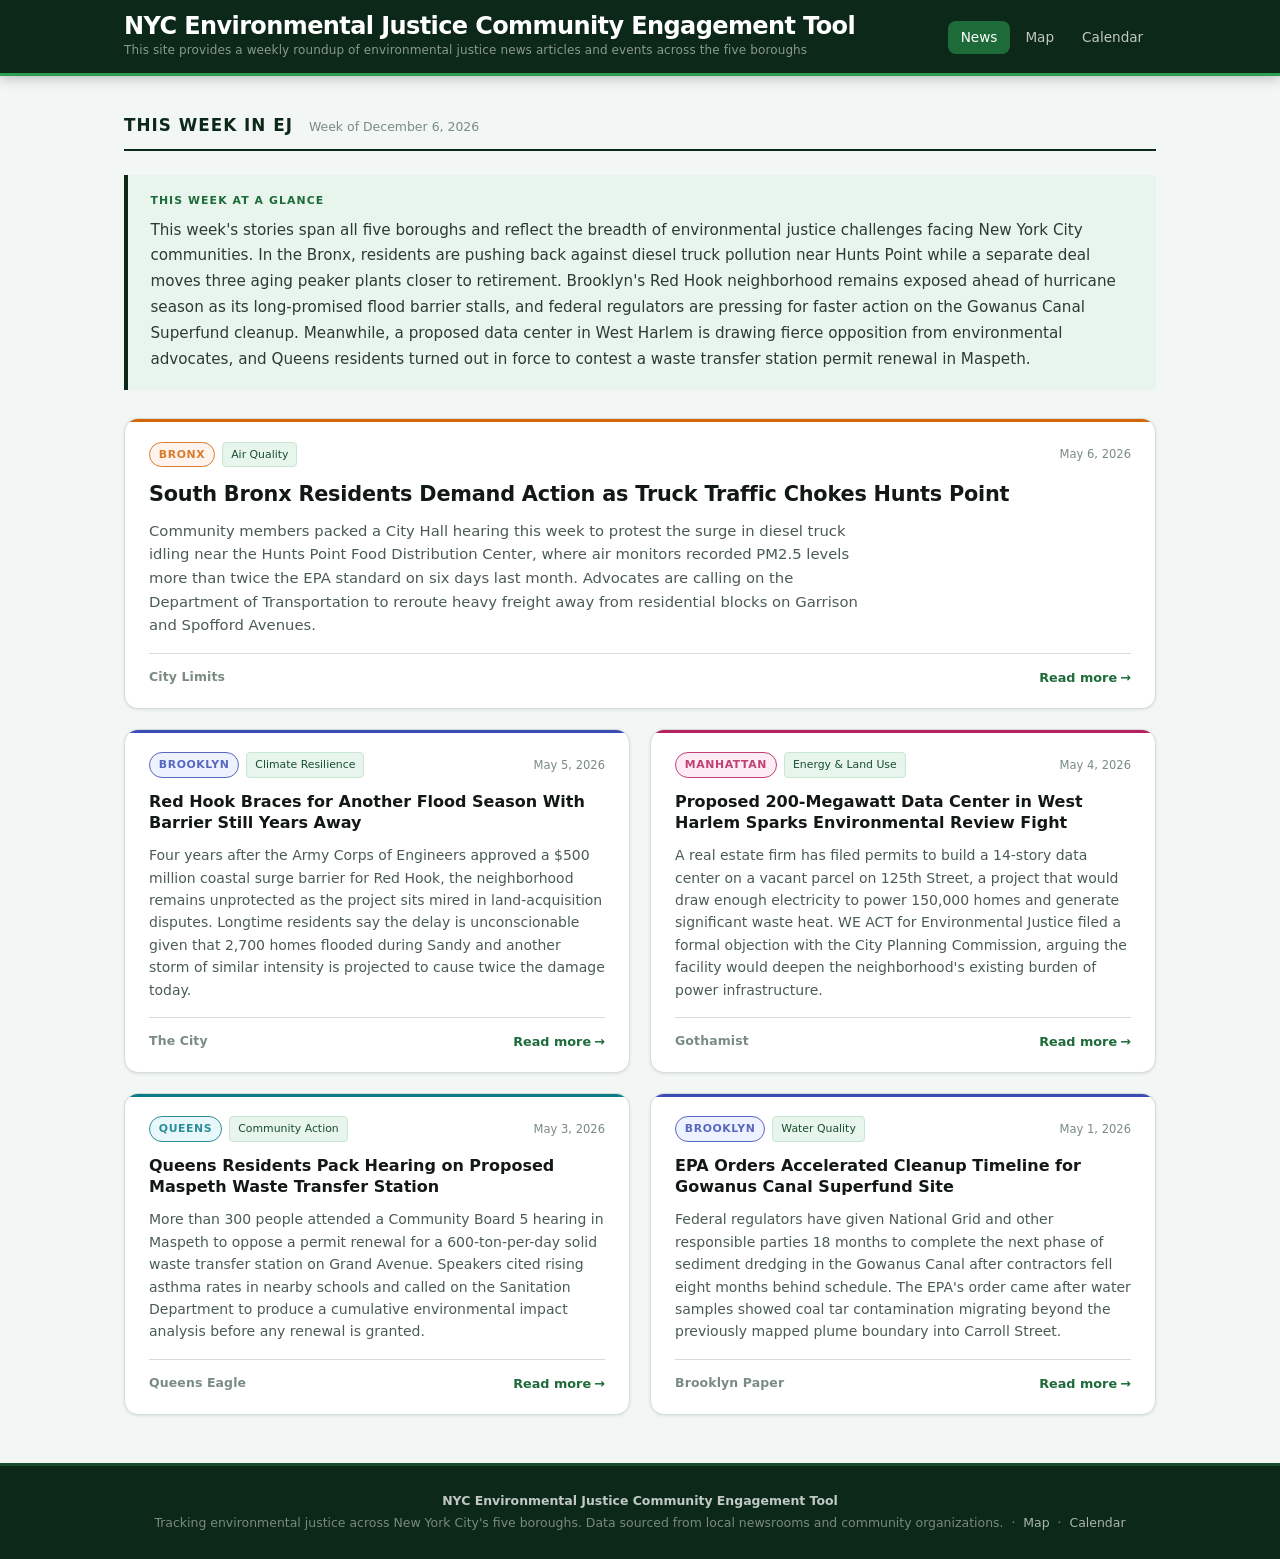
==== index.html @ ce208eec "Initial commit — NYC EJ Community Engagement Tool Static site with homepage news digest, borough map" ====
<!DOCTYPE html>
<html lang="en">
<head>
  <meta charset="UTF-8">
  <meta name="viewport" content="width=device-width, initial-scale=1.0">
  <title>NYC Environmental Justice Community Engagement Tool</title>
  <link rel="stylesheet" href="css/main.css">
  <link rel="stylesheet" href="css/home.css">
</head>
<body>

  <header class="site-header">
    <div class="masthead-inner">
      <div class="masthead-brand">
        <div class="site-name">NYC Environmental Justice Community Engagement Tool</div>
        <div class="site-tagline">This site provides a weekly roundup of environmental justice news articles and events across the five boroughs</div>
      </div>
      <nav class="site-nav" aria-label="Main navigation">
        <a href="index.html" class="active">News</a>
        <a href="map.html">Map</a>
        <a href="calendar.html">Calendar</a>
      </nav>
      <button class="nav-toggle" aria-label="Toggle menu" aria-expanded="false">
        <span></span><span></span><span></span>
      </button>
    </div>
  </header>

  <main>
    <section class="digest" aria-label="This Week in EJ">

      <div class="section-rule">
        <h2>This Week in EJ</h2>
        <span class="rule-meta" id="digest-meta"></span>
      </div>

      <div class="weekly-summary">
        <div class="weekly-summary-label">This week at a glance</div>
        <p>This week's stories span all five boroughs and reflect the breadth of environmental justice challenges facing New York City communities. In the Bronx, residents are pushing back against diesel truck pollution near Hunts Point while a separate deal moves three aging peaker plants closer to retirement. Brooklyn's Red Hook neighborhood remains exposed ahead of hurricane season as its long-promised flood barrier stalls, and federal regulators are pressing for faster action on the Gowanus Canal Superfund cleanup. Meanwhile, a proposed data center in West Harlem is drawing fierce opposition from environmental advocates, and Queens residents turned out in force to contest a waste transfer station permit renewal in Maspeth.</p>
      </div>

      <div class="cards-grid" id="cards-grid"></div>

    </section>
  </main>

  <footer class="site-footer">
    <div>
      <strong style="color:rgba(255,255,255,.75)">NYC Environmental Justice Community Engagement Tool</strong><br>
      Tracking environmental justice across New York City's five boroughs.
      Data sourced from local newsrooms and community organizations.
      &nbsp;·&nbsp; <a href="map.html">Map</a>
      &nbsp;·&nbsp; <a href="calendar.html">Calendar</a>
    </div>
  </footer>

  <script src="data/news.js"></script>
  <script src="js/home.js"></script>
  <script src="js/nav.js"></script>
</body>
</html>
---- css/main.css ----
/* ── Reset & base ───────────────────────────────────────────── */
*, *::before, *::after { box-sizing: border-box; margin: 0; padding: 0; }

:root {
  /* greens */
  --forest:   #0c2818;
  --pine:     #174d2e;
  --moss:     #1e6b3a;
  --leaf:     #2e9e50;
  --mint:     #e8f5ec;
  --mint-mid: #c8e6d0;

  /* neutrals */
  --ink:      #111816;
  --charcoal: #2d3a32;
  --slate:    #4a5c52;
  --stone:    #7a8c82;
  --silver:   #d4ddd8;
  --cloud:    #f2f6f4;
  --white:    #ffffff;

  /* accents (borough colors) */
  --bronx:    #d4660a;
  --brooklyn: #3b4db5;
  --manhattan:#b52060;
  --queens:   #097b8a;
  --staten:   #6b2d99;

  --radius:      8px;
  --radius-lg:   14px;
  --shadow-sm:   0 1px 3px rgba(0,0,0,.09);
  --shadow-md:   0 4px 16px rgba(0,0,0,.11);
  --transition:  160ms ease;

  --font: 'Segoe UI', system-ui, -apple-system, sans-serif;
  --content-width: 1080px;
}

html { font-size: 16px; scroll-behavior: smooth; }

body {
  font-family: var(--font);
  color: var(--charcoal);
  background: var(--cloud);
  line-height: 1.65;
  min-height: 100vh;
  display: flex;
  flex-direction: column;
}

a { color: var(--moss); text-decoration: none; }
a:hover { text-decoration: underline; }

/* ── Site header / masthead ─────────────────────────────────── */
.site-header {
  background: var(--forest);
  position: sticky;
  top: 0;
  z-index: 100;
  border-bottom: 3px solid var(--leaf);
  box-shadow: 0 2px 12px rgba(0,0,0,.25);
}

.masthead-inner {
  max-width: var(--content-width);
  margin: 0 auto;
  padding: .9rem 1.5rem .75rem;
  display: flex;
  align-items: center;
  justify-content: space-between;
  gap: 1.5rem;
}

.masthead-brand { display: flex; flex-direction: column; gap: .15rem; }

.site-name {
  font-size: 1.5rem;
  font-weight: 800;
  letter-spacing: -.025em;
  color: var(--white);
  line-height: 1;
}

.site-name em {
  font-style: normal;
  color: var(--leaf);
}

.site-tagline {
  font-size: .75rem;
  color: rgba(255,255,255,.52);
  letter-spacing: .01em;
}

/* ── Site nav ───────────────────────────────────────────────── */
.site-nav {
  display: flex;
  gap: .15rem;
  flex-shrink: 0;
}

.site-nav a {
  color: rgba(255,255,255,.75);
  padding: .35rem .8rem;
  border-radius: var(--radius);
  font-size: .85rem;
  font-weight: 500;
  transition: background var(--transition), color var(--transition);
}

.site-nav a:hover { background: rgba(255,255,255,.1); color: var(--white); text-decoration: none; }
.site-nav a.active { background: var(--moss); color: var(--white); }

/* ── Hamburger button (mobile only) ─────────────────────────── */
.nav-toggle {
  display: none;
  flex-direction: column;
  justify-content: center;
  gap: 5px;
  background: none;
  border: 1.5px solid rgba(255,255,255,.3);
  border-radius: var(--radius);
  padding: .45rem .5rem;
  cursor: pointer;
  flex-shrink: 0;
}

.nav-toggle span {
  display: block;
  width: 20px;
  height: 2px;
  background: var(--white);
  border-radius: 2px;
  transition: transform 200ms ease, opacity 200ms ease;
}

/* Animate hamburger → X when menu is open */
.site-header.nav-open .nav-toggle span:nth-child(1) { transform: translateY(7px) rotate(45deg); }
.site-header.nav-open .nav-toggle span:nth-child(2) { opacity: 0; transform: scaleX(0); }
.site-header.nav-open .nav-toggle span:nth-child(3) { transform: translateY(-7px) rotate(-45deg); }

/* ── Mobile nav ─────────────────────────────────────────────── */
@media (max-width: 640px) {
  .masthead-inner { padding: .75rem 1.1rem; gap: .75rem; }

  .site-name { font-size: 1rem; line-height: 1.25; }
  .site-tagline { display: none; }

  /* Show hamburger, hide inline nav */
  .nav-toggle { display: flex; }
  .site-nav {
    display: none;
    position: absolute;
    top: 100%;
    left: 0;
    right: 0;
    flex-direction: column;
    gap: 0;
    background: var(--pine);
    border-bottom: 3px solid var(--leaf);
    box-shadow: 0 6px 16px rgba(0,0,0,.3);
    padding: .5rem .75rem .75rem;
  }

  /* Reveal nav when header has .nav-open class */
  .site-header.nav-open .site-nav { display: flex; }

  .site-nav a {
    padding: .75rem .6rem;
    font-size: .95rem;
    border-bottom: 1px solid rgba(255,255,255,.08);
    border-radius: 0;
  }
  .site-nav a:last-child { border-bottom: none; }
}

/* ── Footer ─────────────────────────────────────────────────── */
.site-footer {
  background: var(--forest);
  color: rgba(255,255,255,.45);
  text-align: center;
  padding: 1.5rem;
  font-size: .78rem;
  margin-top: auto;
  border-top: 3px solid var(--pine);
  line-height: 1.8;
}

.site-footer a { color: rgba(255,255,255,.65); }
.site-footer a:hover { color: var(--white); text-decoration: underline; }

/* ── Page hero (map & calendar pages) ──────────────────────── */
.page-hero {
  background: var(--forest);
  color: var(--white);
  padding: 2.25rem 1.5rem 1.75rem;
  border-bottom: 3px solid var(--leaf);
}

.page-hero-inner {
  max-width: var(--content-width);
  margin: 0 auto;
}

.page-hero h1 { font-size: 1.6rem; font-weight: 700; margin-bottom: .35rem; line-height: 1.2; }
.page-hero p  { font-size: .95rem; color: rgba(255,255,255,.7); max-width: 560px; }

/* ── Shared content wrapper ─────────────────────────────────── */
.page-content {
  max-width: var(--content-width);
  margin: 0 auto;
  padding: 2rem 1.5rem;
  width: 100%;
}

/* ── Borough pill ───────────────────────────────────────────── */
.borough-pill {
  display: inline-flex;
  align-items: center;
  font-size: .68rem;
  font-weight: 700;
  letter-spacing: .055em;
  text-transform: uppercase;
  padding: .18rem .55rem;
  border-radius: 99px;
  border: 1.5px solid currentColor;
  opacity: .85;
}

.borough-pill.bronx     { color: var(--bronx);     background: #fff3ea; }
.borough-pill.brooklyn  { color: var(--brooklyn);  background: #eceffe; }
.borough-pill.manhattan { color: var(--manhattan); background: #fde9f1; }
.borough-pill.queens    { color: var(--queens);    background: #e5f6f8; }
.borough-pill.staten    { color: var(--staten);    background: #f3eafc; }
.borough-pill.all       { color: var(--stone);     background: var(--cloud); }

/* ── Category chip ──────────────────────────────────────────── */
.category-chip {
  display: inline-block;
  font-size: .68rem;
  font-weight: 500;
  padding: .18rem .5rem;
  border-radius: 4px;
  background: var(--mint);
  color: var(--pine);
  border: 1px solid var(--mint-mid);
}

/* ── Shared section rule ────────────────────────────────────── */
.section-rule {
  display: flex;
  align-items: baseline;
  gap: 1rem;
  margin-bottom: 1.5rem;
  padding-bottom: .6rem;
  border-bottom: 2px solid var(--forest);
}

.section-rule h2 {
  font-size: 1.05rem;
  font-weight: 800;
  letter-spacing: .06em;
  text-transform: uppercase;
  color: var(--forest);
}

.section-rule .rule-meta {
  font-size: .78rem;
  color: var(--stone);
}

/* ── Responsive ─────────────────────────────────────────────── */
@media (max-width: 600px) {
  .site-name { font-size: 1.2rem; }
  .site-tagline { display: none; }
  .site-nav a { padding: .35rem .6rem; font-size: .8rem; }
  .page-hero h1 { font-size: 1.3rem; }
}
---- css/home.css ----
/* ── Digest section ─────────────────────────────────────────── */
.digest {
  max-width: var(--content-width);
  margin: 0 auto;
  padding: 2.25rem 1.5rem 3rem;
}

/* ── Weekly summary block ───────────────────────────────────── */
.weekly-summary {
  background: var(--mint);
  border-left: 4px solid var(--forest);
  padding: 1.1rem 1.4rem;
  margin-bottom: 1.75rem;
}

.weekly-summary-label {
  font-size: .68rem;
  font-weight: 800;
  letter-spacing: .1em;
  text-transform: uppercase;
  color: var(--moss);
  margin-bottom: .45rem;
}

.weekly-summary p {
  font-size: .95rem;
  color: var(--charcoal);
  line-height: 1.7;
}

/* ── Cards grid ─────────────────────────────────────────────── */
.cards-grid {
  display: grid;
  grid-template-columns: repeat(2, 1fr);
  gap: 1.25rem;
}

/* Featured card spans both columns */
.news-card--featured {
  grid-column: 1 / -1;
}

/* ── Base card ──────────────────────────────────────────────── */
.news-card {
  background: var(--white);
  border: 1px solid var(--silver);
  border-radius: var(--radius-lg);
  padding: 1.4rem 1.5rem 1.25rem;
  display: flex;
  flex-direction: column;
  box-shadow: var(--shadow-sm);
  transition: box-shadow var(--transition), transform var(--transition);
  position: relative;
  overflow: hidden;
}

.news-card::before {
  content: '';
  position: absolute;
  top: 0; left: 0; right: 0;
  height: 3px;
}

/* Borough accent stripe — top of card */
.news-card[data-borough="Bronx"]::before        { background: var(--bronx); }
.news-card[data-borough="Brooklyn"]::before     { background: var(--brooklyn); }
.news-card[data-borough="Manhattan"]::before    { background: var(--manhattan); }
.news-card[data-borough="Queens"]::before       { background: var(--queens); }
.news-card[data-borough="Staten Island"]::before{ background: var(--staten); }

.news-card:hover {
  box-shadow: var(--shadow-md);
  transform: translateY(-3px);
}

/* ── Card meta row (badges + date) ──────────────────────────── */
.card-meta {
  display: flex;
  align-items: center;
  gap: .45rem;
  flex-wrap: wrap;
  margin-bottom: .8rem;
}

.card-date {
  margin-left: auto;
  font-size: .72rem;
  color: var(--stone);
  font-variant-numeric: tabular-nums;
  white-space: nowrap;
}

/* ── Headline ────────────────────────────────────────────────── */
.news-card h3 {
  font-size: 1rem;
  font-weight: 700;
  color: var(--ink);
  line-height: 1.35;
  margin-bottom: .65rem;
}

.news-card--featured h3 {
  font-size: 1.3rem;
  letter-spacing: -.01em;
}

.news-card h3 a {
  color: inherit;
}

.news-card h3 a:hover {
  color: var(--moss);
  text-decoration: none;
}

/* ── Summary ────────────────────────────────────────────────── */
.news-card p {
  font-size: .875rem;
  color: var(--slate);
  line-height: 1.6;
  flex: 1;
}

.news-card--featured p {
  font-size: .925rem;
  max-width: 720px;
}

/* ── Card footer ─────────────────────────────────────────────── */
.card-footer {
  display: flex;
  align-items: center;
  justify-content: space-between;
  margin-top: 1rem;
  padding-top: .8rem;
  border-top: 1px solid var(--silver);
}

.card-source {
  font-size: .78rem;
  font-weight: 600;
  color: var(--stone);
  letter-spacing: .01em;
}

.card-readmore {
  font-size: .8rem;
  font-weight: 700;
  color: var(--moss);
  display: inline-flex;
  align-items: center;
  gap: .2rem;
  transition: color var(--transition), gap var(--transition);
}

.card-readmore:hover {
  color: var(--forest);
  gap: .4rem;
  text-decoration: none;
}

.card-readmore::after { content: '→'; }

/* ── Responsive ─────────────────────────────────────────────── */
@media (max-width: 680px) {
  .cards-grid {
    grid-template-columns: 1fr;
  }

  .news-card--featured {
    grid-column: 1;
  }

  .news-card--featured h3 { font-size: 1.15rem; }

  .digest { padding: 1.5rem 1rem 2.5rem; }
}
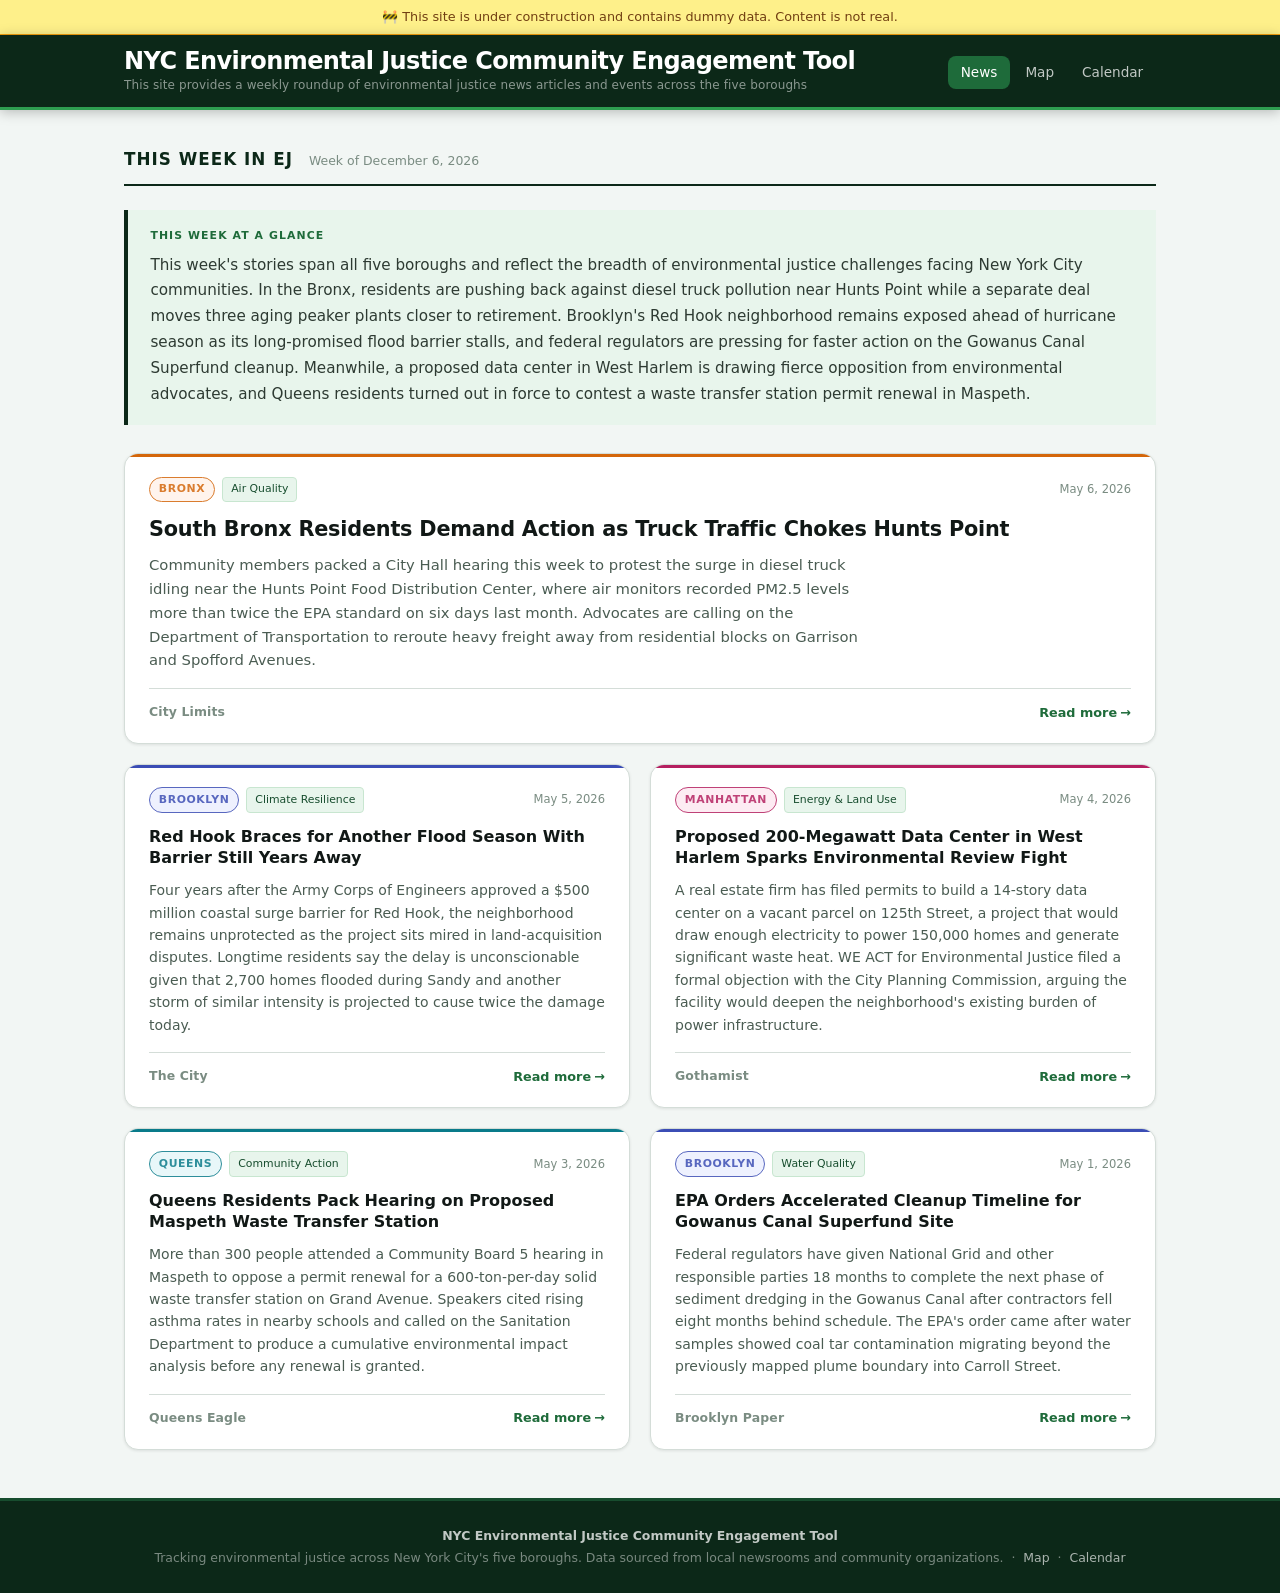
==== commit ae64df4a: "Fix map.js, add construction banner, update map page" ====
--- a/index.html
+++ b/index.html
@@ -8,6 +8,10 @@
   <link rel="stylesheet" href="css/home.css">
 </head>
 <body>
+
+  <div class="site-banner">
+    🚧 This site is under construction and contains dummy data. Content is not real.
+  </div>
 
   <header class="site-header">
     <div class="masthead-inner">
--- a/css/main.css
+++ b/css/main.css
@@ -50,6 +50,18 @@
 
 a { color: var(--moss); text-decoration: none; }
 a:hover { text-decoration: underline; }
+
+/* ── Under-construction banner ──────────────────────────────── */
+.site-banner {
+  background: #fef08a;
+  color: #713f12;
+  text-align: center;
+  padding: .5rem 1.5rem;
+  font-size: .8rem;
+  font-weight: 500;
+  border-bottom: 1px solid #f59e0b;
+  line-height: 1.4;
+}
 
 /* ── Site header / masthead ─────────────────────────────────── */
 .site-header {
